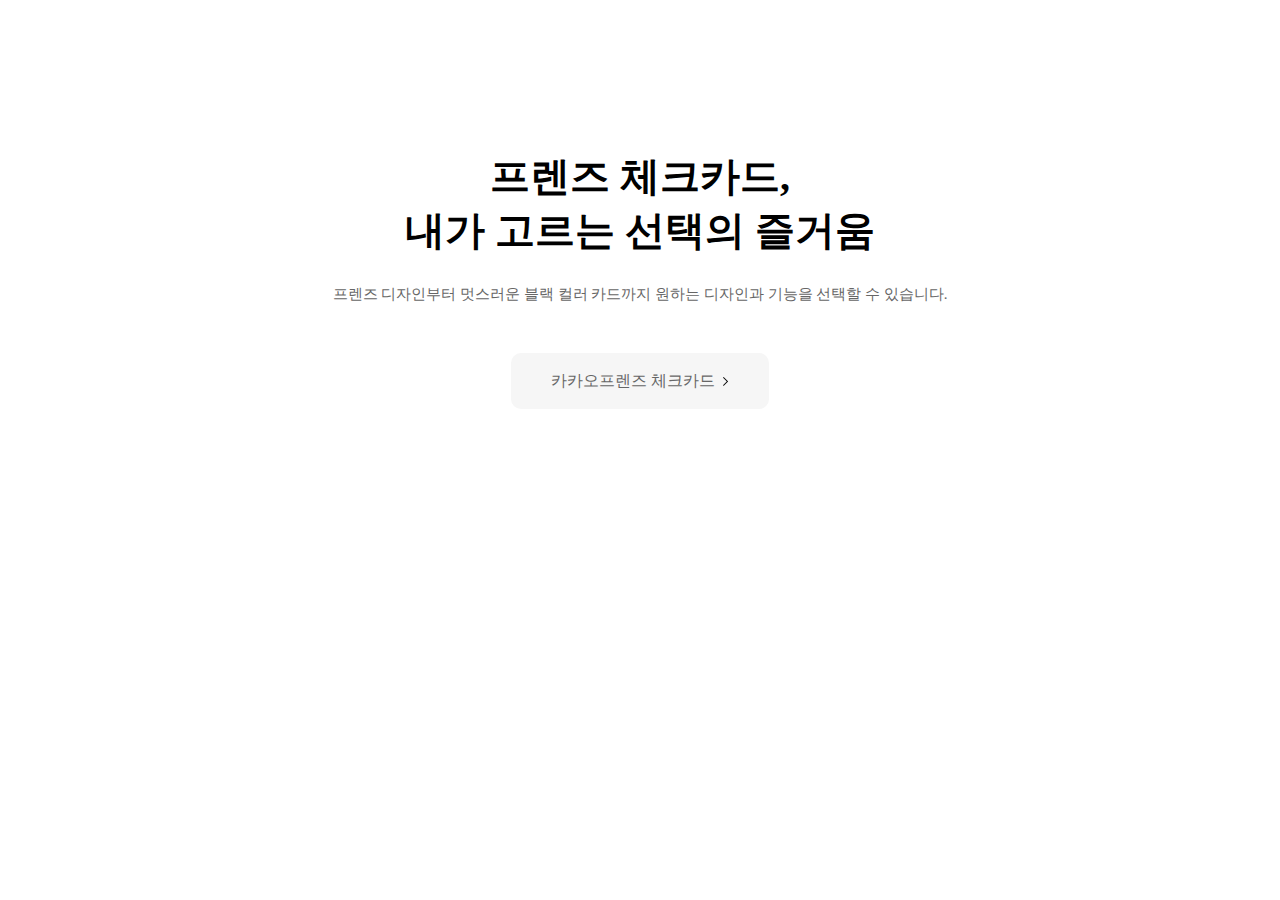
==== sections/checkcard.html @ f3b7e4ca "체크카드 step1" ====
<!DOCTYPE html>
<html lang="en">
<head>
    <meta charset="UTF-8">
    <meta name="viewport" content="width=device-width, initial-scale=1.0">
    <title>Document</title>
</head>
<body>
    <!-- html 시작 -->
     <div class="con-min-width checkcard_box">
        <div class="con">
            <h3>프렌즈 체크카드,
                <br>
                내가 고르는 선택의 즐거움
            </h3>
            <p>
                프렌즈 디자인부터 멋스러운 블랙 컬러 카드까지 원하는 디자인과 기능을 선택할 수 있습니다.
            </p>

            <div class="btn_box">
                <a href="#">카카오프렌즈 체크카드
                    <img src="/kakao_img/home_arr.png" alt="">
                </a>
            </div>

        </div>
     </div>

    <!-- html 끝끝 -->

    <style>
        /* 노말라이즈 */
        body, ul, li , h3 {
            margin: 0;
            padding: 0;
            list-style: none;
        }

        a {
            color: inherit;
            text-decoration: none;
        }

        /* 라이브러리 */
        .border-red {
            border: 5px solid red;
        }

        .border-blue {
            border: 5px solid blue;
        }

        .border-green {
            border: 5px solid green;
        }

        .border-gold {
            border: 5px solid gold;
        }

        .flex {
            display: flex;
        }

        .flex-jc-c {
            justify-content: center;
        }

        .flex-ai-c {
            align-items: center;
        }

        .flex-grow-1 {
            flex-grow: 1;
        }

        .block {
            display: block;
        }

        .height-100p {
            height: 100%;
        }

        .con {
            margin-left: auto;
            margin-right: auto;
        }

        .img-box > img {
            width: 100%;
            display: block;
        }

        .relative {
            position: relative;
        }

        /* 커스텀 */
        .con_min_width {
            min-width: 1080px;
        }

        .con {
            width: 1080px;
        }

        .ico {
            background-color: white;
            width: 24px;
            height: 24px;
            display: inline-block;
            background-image: url(https://kakaobank.com/static/images/web/img_kabang_220615.png);
        }

        /* 체크카드 시작 */
        .checkcard_box {
            padding-top: 150px;
        }

        .checkcard_box h3 {
            font-size: 40px;
            line-height: 1.35;
            text-align: center;
        }

        .checkcard_box p {
            font-size: 15px;
            margin-top: 24px;
            line-height: 1.7;
            color: #666;
            text-align: center;
        }

        .checkcard_box .btn_box {
            display: flex;
            justify-content: center;
            
        }

        .checkcard_box .btn_box a {
            display: flex;
            justify-content: center;
            align-items: center;
            width: 258px;
            height: 56px;
            color: #666;
            line-height: 56px;
            border-radius: 10px;
            background-color: #f6f6f6;
            font-size: 16px;
            margin-top: 30px;
        }

        .checkcard_box .btn_box:hover > a {
            text-decoration: underline;
        }

        .checkcard_box .btn_box > a >img {
            display: block;
            width: 6px;
            height: 9px;
            margin-left: 8px;
            margin-top: 1px;
        }


        /* 체크카드 끝 */
    </style>
</body>
</html>
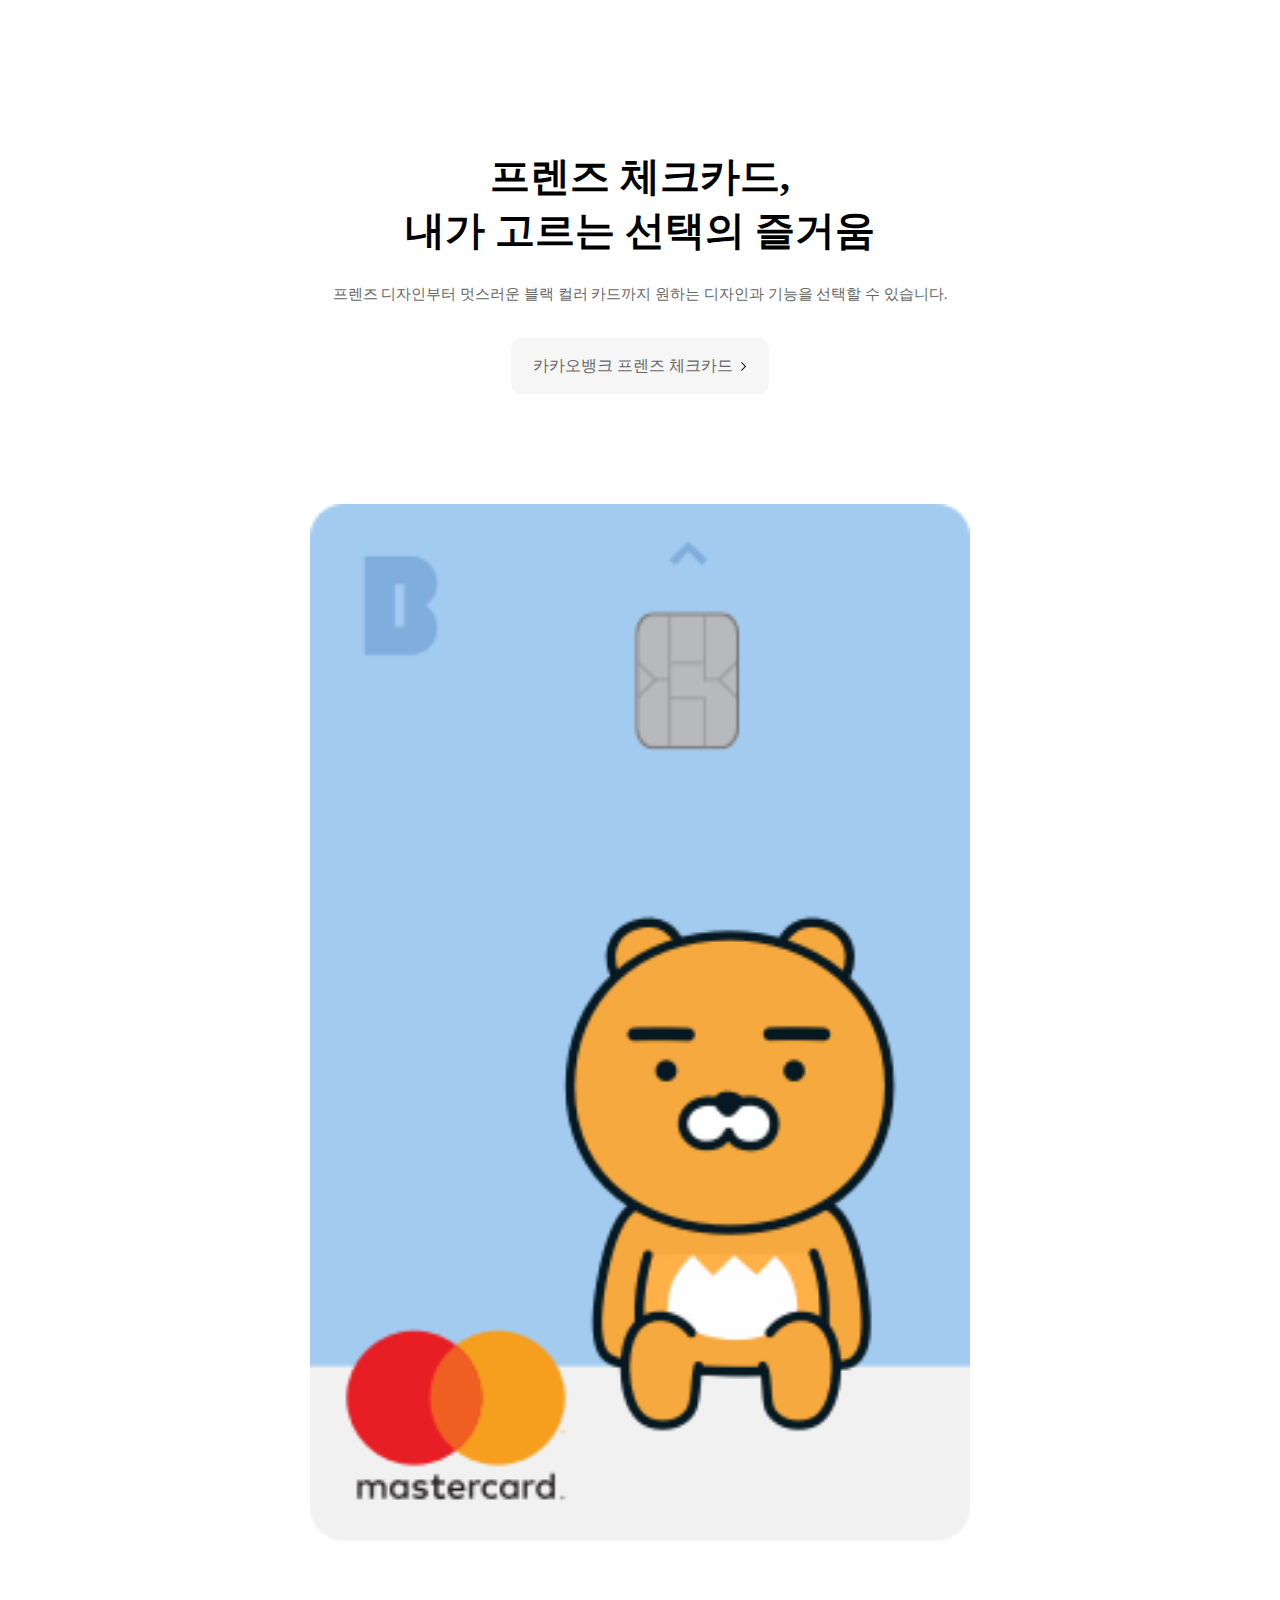
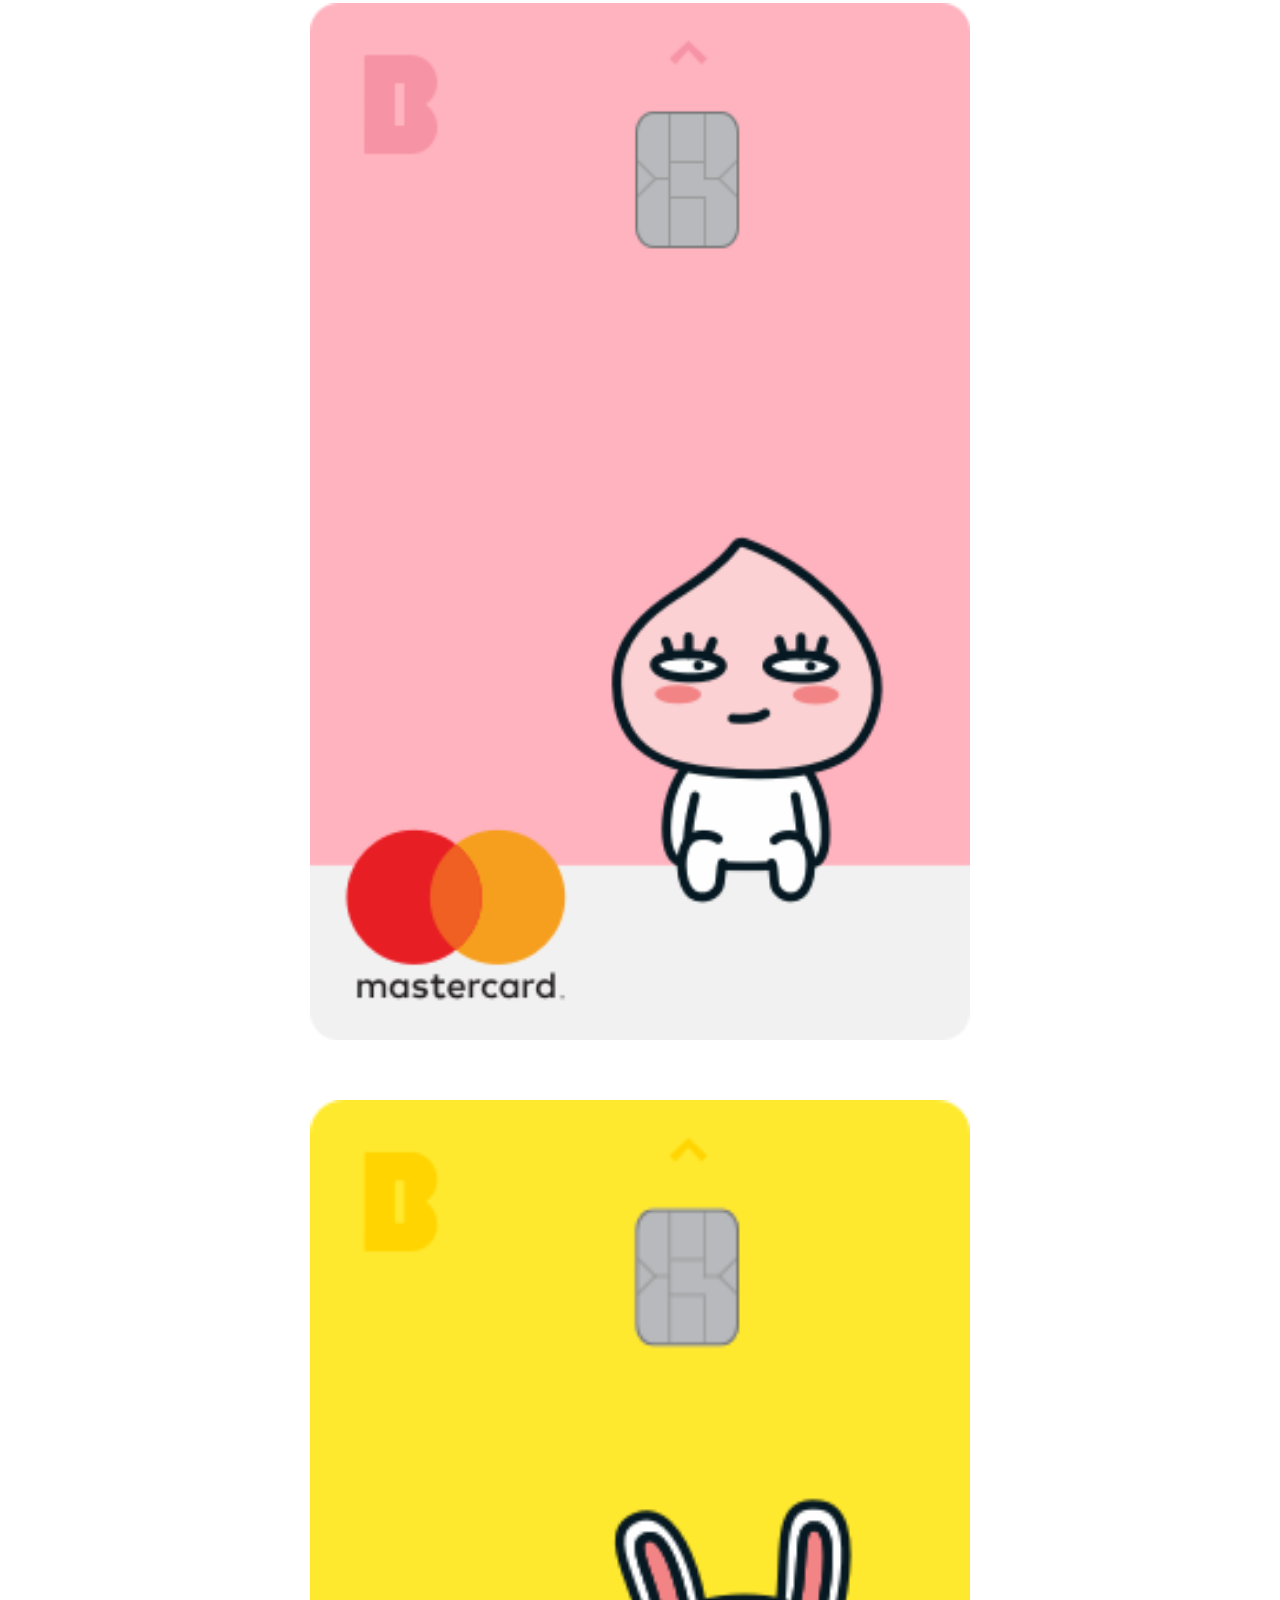
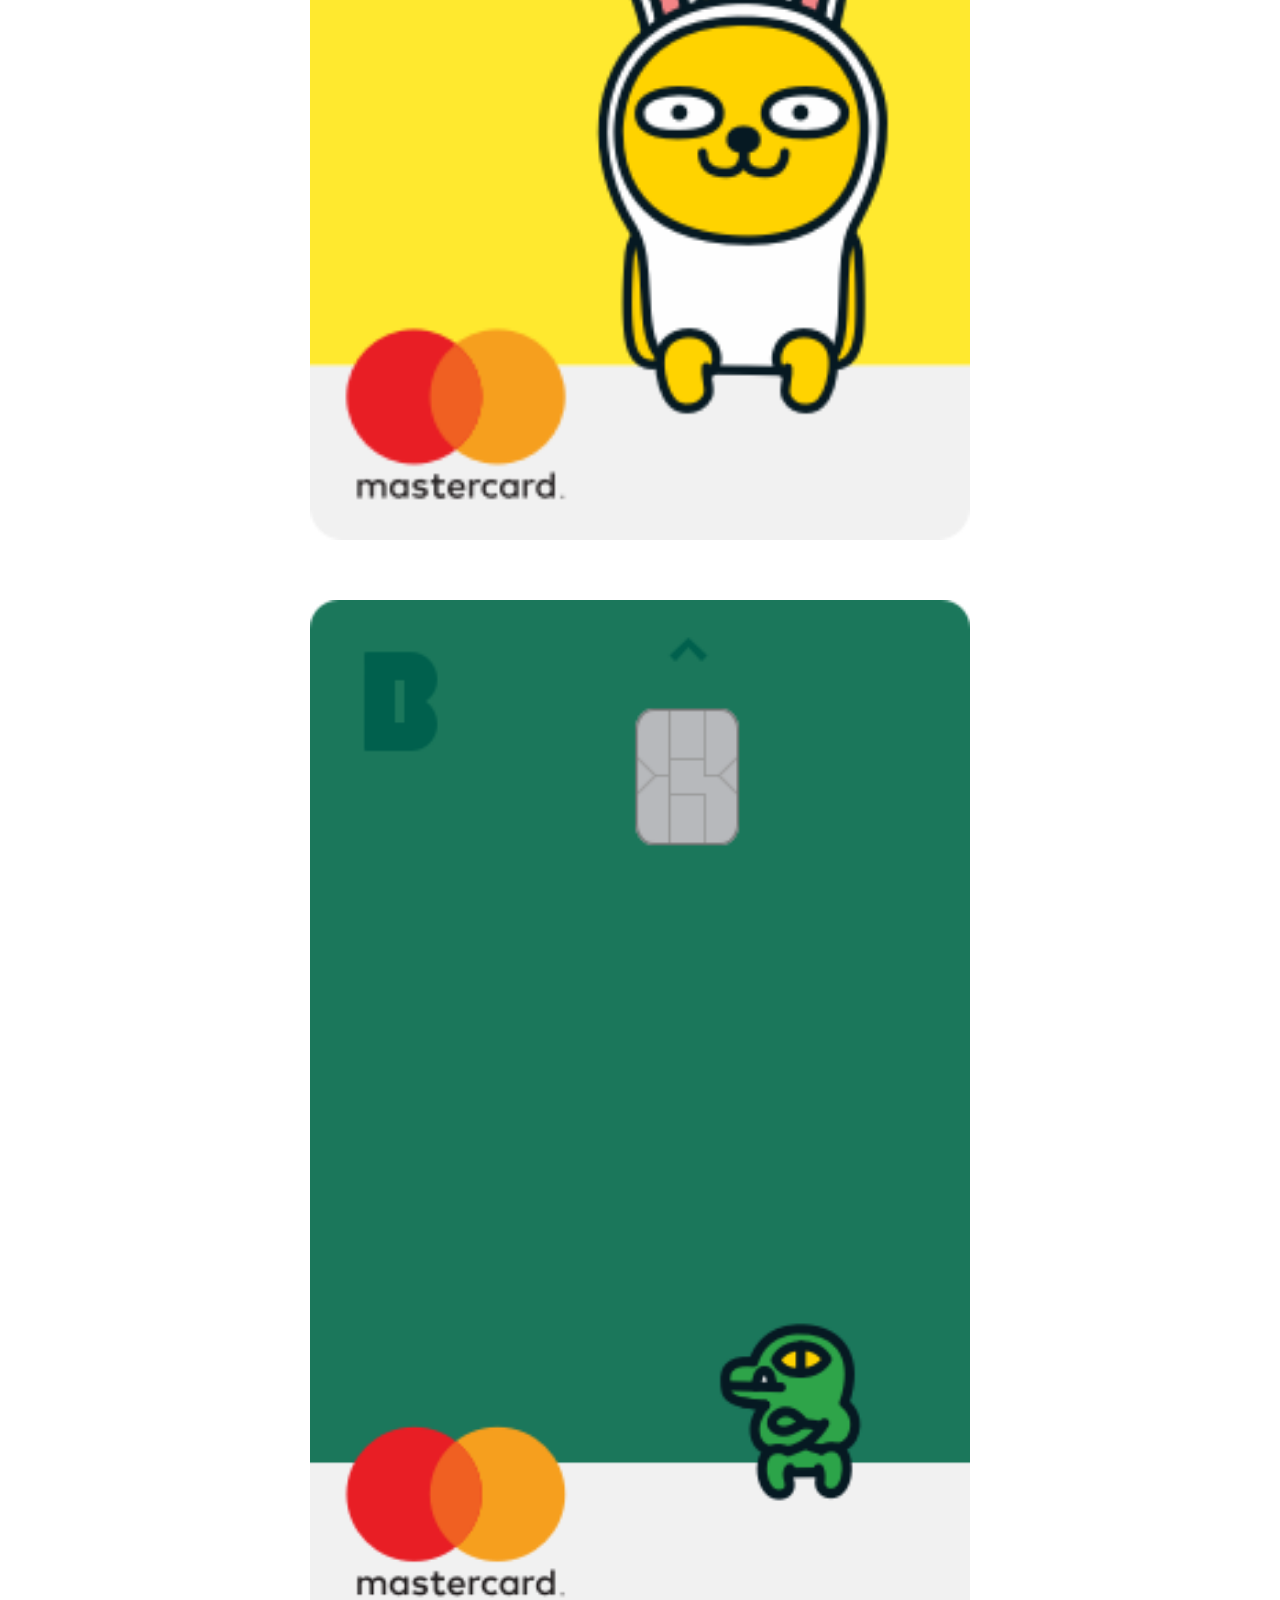
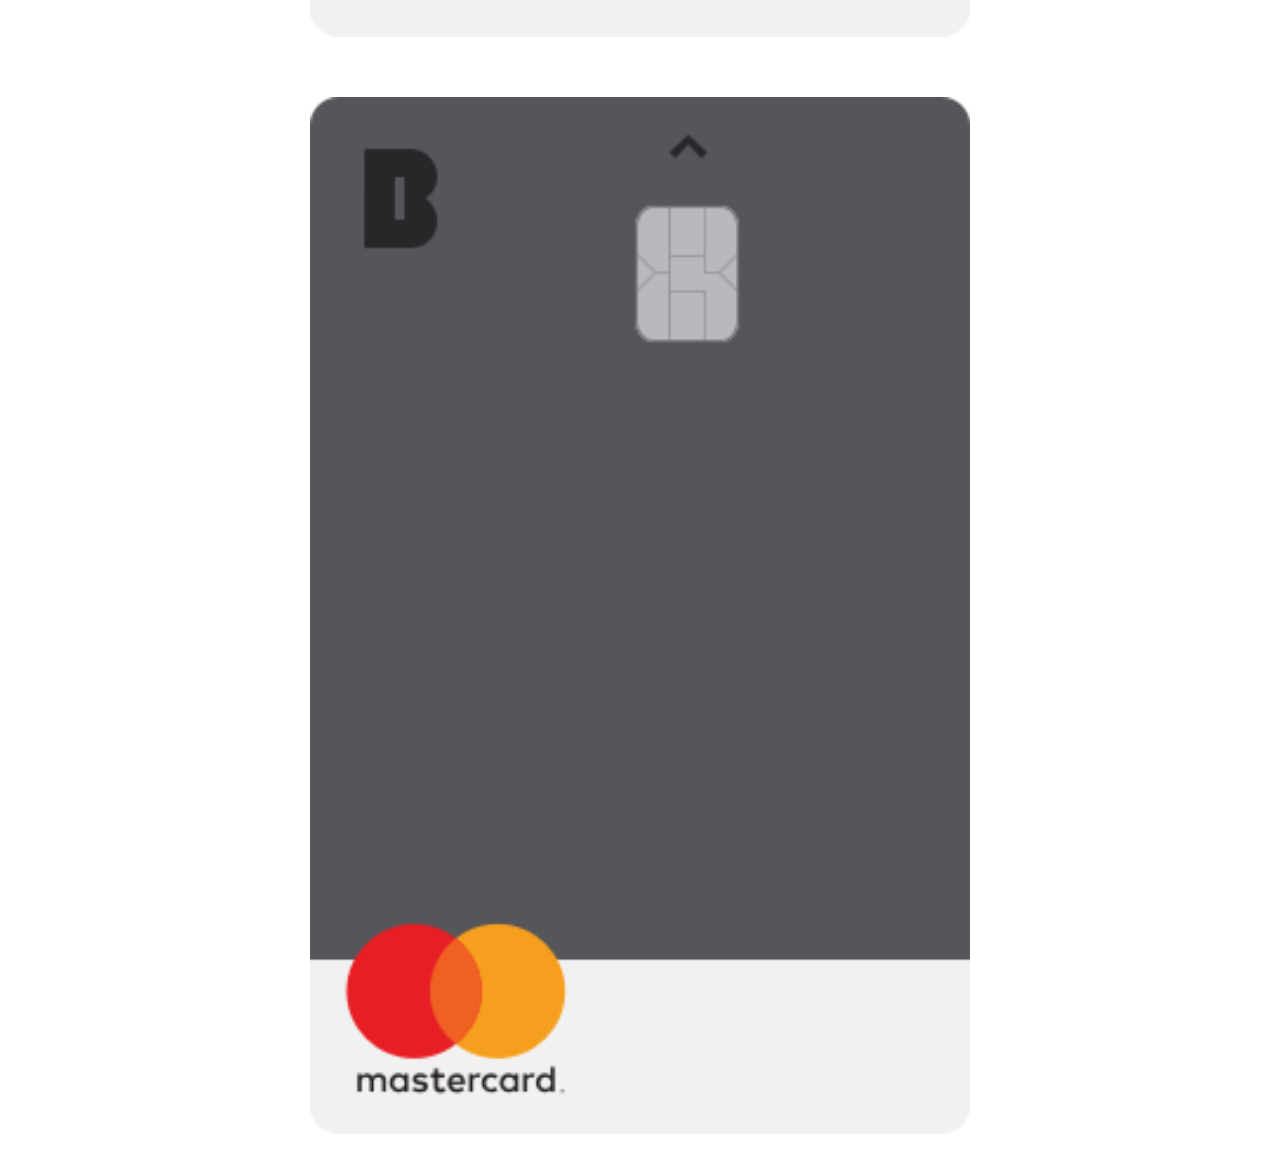
==== commit 695efe3a: "체크카드 step3,end" ====
--- a/sections/checkcard.html
+++ b/sections/checkcard.html
@@ -4,33 +4,66 @@
     <meta charset="UTF-8">
     <meta name="viewport" content="width=device-width, initial-scale=1.0">
     <title>Document</title>
+
+    <!-- 제이쿼리 불러오기 -->
+    <script src="https://cdnjs.cloudflare.com/ajax/libs/jquery/3.5.1/jquery.min.js"></script>
+
+    <!-- 슬릭 슬라이더 불러오기 -->
+    <!-- 무조건 제이쿼리 밑에다 놔야함 -->
+    <script src="https://cdnjs.cloudflare.com/ajax/libs/slick-carousel/1.8.1/slick.min.js"></script>
+    <link rel="stylesheet" href="https://cdnjs.cloudflare.com/ajax/libs/slick-carousel/1.8.1/slick.min.css">
+    <link rel="stylesheet" href="https://cdnjs.cloudflare.com/ajax/libs/slick-carousel/1.8.1/slick-theme.min.css">
+
 </head>
 <body>
-    <!-- html 시작 -->
-     <div class="con-min-width checkcard_box">
+    <div class="con-min-width checkcard_box">
         <div class="con">
-            <h3>프렌즈 체크카드,
+            <h3>
+                프렌즈 체크카드,
                 <br>
                 내가 고르는 선택의 즐거움
             </h3>
-            <p>
-                프렌즈 디자인부터 멋스러운 블랙 컬러 카드까지 원하는 디자인과 기능을 선택할 수 있습니다.
-            </p>
+
+            <p>프렌즈 디자인부터 멋스러운 블랙 컬러 카드까지 원하는 디자인과 기능을 선택할 수 있습니다.</p>
 
             <div class="btn_box">
-                <a href="#">카카오프렌즈 체크카드
+                <a href="#">
+                    카카오뱅크 프렌즈 체크카드
                     <img src="/kakao_img/home_arr.png" alt="">
                 </a>
             </div>
 
+            <div class="slider_box">
+                <div class="arrows">
+                    <div class="btn_arrow_left"><img src="/kakao_img/img-left.png" alt=""></div>
+                    <div class="btn_arrow_right"><img src="/kakao_img/img-right.png" alt=""></div>
+                </div>
+
+                <div class="slick">
+                    <!-- .item*5>.img-box>img[src=/kakao_img/card-$.png] -->
+                    <div class="item">
+                        <div class="img-box"><img src="/kakao_img/card-1.png" alt=""></div>
+                    </div>
+                    <div class="item">
+                        <div class="img-box"><img src="/kakao_img/card-2.png" alt=""></div>
+                    </div>
+                    <div class="item">
+                        <div class="img-box"><img src="/kakao_img/card-3.png" alt=""></div>
+                    </div>
+                    <div class="item">
+                        <div class="img-box"><img src="/kakao_img/card-4.png" alt=""></div>
+                    </div>
+                    <div class="item">
+                        <div class="img-box"><img src="/kakao_img/card-5.png" alt=""></div>
+                    </div>
+                </div>
+            </div>
         </div>
-     </div>
-
-    <!-- html 끝끝 -->
-
+    </div>
+    
     <style>
         /* 노말라이즈 */
-        body, ul, li , h3 {
+        body, ul, li, h3 {
             margin: 0;
             padding: 0;
             list-style: none;
@@ -110,7 +143,7 @@
             width: 24px;
             height: 24px;
             display: inline-block;
-            background-image: url(https://kakaobank.com/static/images/web/img_kabang_220615.png);
+            background-image: url(/kakao_img/img_kabang_220615.png);
         }
 
         /* 체크카드 시작 */
@@ -135,37 +168,86 @@
         .checkcard_box .btn_box {
             display: flex;
             justify-content: center;
-            
-        }
-
-        .checkcard_box .btn_box a {
+            margin-top: 30px;
+        }
+
+        .checkcard_box .btn_box > a {
             display: flex;
             justify-content: center;
             align-items: center;
             width: 258px;
             height: 56px;
+            line-height: 56px;
             color: #666;
-            line-height: 56px;
+            background-color: #f6f6f6;
             border-radius: 10px;
-            background-color: #f6f6f6;
             font-size: 16px;
-            margin-top: 30px;
         }
 
         .checkcard_box .btn_box:hover > a {
             text-decoration: underline;
         }
 
-        .checkcard_box .btn_box > a >img {
-            display: block;
+        .checkcard_box .btn_box > a > img {
             width: 6px;
             height: 9px;
             margin-left: 8px;
             margin-top: 1px;
-        }
-
-
+            display: block;
+        }
+
+        /* 슬라이드 시작 */
+        .checkcard_box .slider_box {
+            position: relative;
+            width: 660px;
+            margin: 80px auto 0 auto;
+        }
+
+        .checkcard_box .slider_box .slick .item > .img-box {
+            padding-top: 30px;
+            padding-bottom: 30px;
+        }
+
+        .checkcard_box .slider_box .slick .item.slick-center {
+            transform: scale(1.17);
+        }
+
+        .checkcard_box .slider_box > .arrows > div {
+            position: absolute;
+            top: 50%;
+            transform: translateY(-50%);
+            cursor: pointer;
+            right: calc(100% + 100px);
+        }
+
+        .checkcard_box .slider_box > .arrows > div:last-child {
+            left: calc(100% + 100px);
+            right: auto;
+        }
+
+        .checkcard_box .slider_box > .arrows > div:active {
+            transform: translateY(-45%);
+        }
+        /* 슬라이드 끝 */
         /* 체크카드 끝 */
     </style>
+
+    <script>
+        function SliderBox1__init() {
+            $('.slider_box > .slick').slick({
+                dots:false,
+                autoplay: false,
+                slidesToShow: 3,
+                slidesToScroll: 1,
+                centerMode:true,
+                centerPadding:0,
+                arrows:true,
+                prevArrow: ".slider_box > .arrows > .btn_arrow_left",
+                nextArrow: ".slider_box > .arrows > .btn_arrow_right",
+            });
+        }
+
+        SliderBox1__init();
+    </script>
 </body>
 </html>